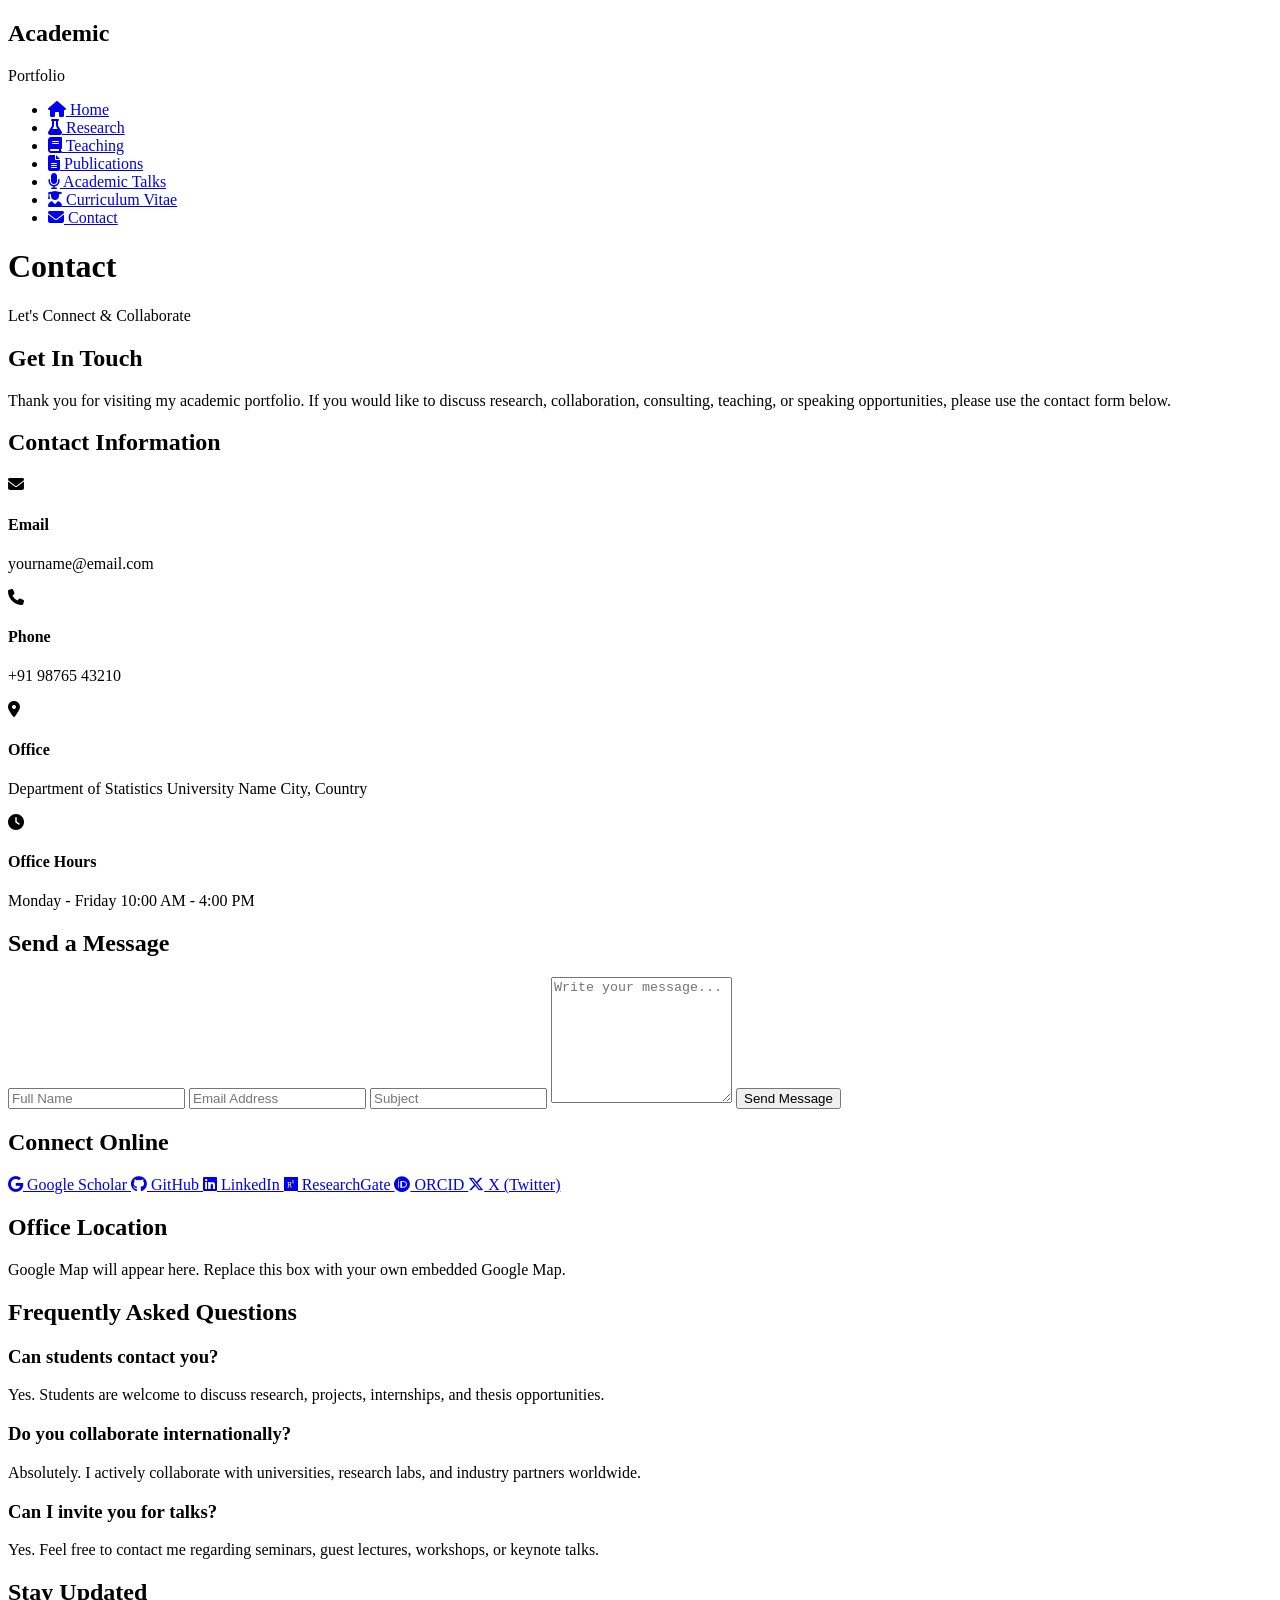
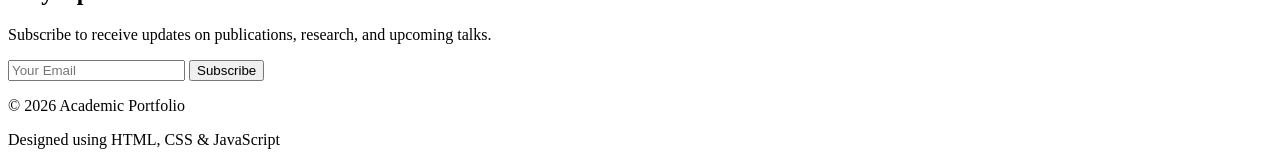
==== contact.html @ b3387614 "Create contact.html" ====
<!DOCTYPE html>
<html lang="en">

<head>

<meta charset="UTF-8">
<meta name="viewport" content="width=device-width, initial-scale=1.0">

<title>Contact | Academic Portfolio</title>

<link rel="stylesheet" href="css/style.css">

<link href="https://fonts.googleapis.com/css2?family=Merriweather:wght@300;400;700&family=Inter:wght@300;400;500;600&display=swap" rel="stylesheet">

<link rel="stylesheet"
href="https://cdnjs.cloudflare.com/ajax/libs/font-awesome/6.6.0/css/all.min.css">

</head>

<body>

<!-- ================= SIDEBAR ================= -->

<aside class="sidebar">

<div class="logo">
<h2>Academic</h2>
<p>Portfolio</p>
</div>

<nav>

<ul>

<li><a href="index.html"><i class="fa fa-house"></i> Home</a></li>

<li><a href="research.html"><i class="fa fa-flask"></i> Research</a></li>

<li><a href="teaching.html"><i class="fa fa-book"></i> Teaching</a></li>

<li><a href="publications.html"><i class="fa fa-file-lines"></i> Publications</a></li>

<li><a href="talks.html"><i class="fa fa-microphone"></i> Academic Talks</a></li>

<li><a href="cv.html"><i class="fa fa-user-graduate"></i> Curriculum Vitae</a></li>

<li class="active"><a href="contact.html"><i class="fa fa-envelope"></i> Contact</a></li>

</ul>

</nav>

</aside>

<!-- ================= MAIN CONTENT ================= -->

<div class="main-content">

<header class="top-header">

<h1>Contact</h1>

<p>Let's Connect & Collaborate</p>

</header>

<!-- ================= CONTACT INTRO ================= -->

<section class="section">

<h2>Get In Touch</h2>

<p>

Thank you for visiting my academic portfolio.

If you would like to discuss research,
collaboration,
consulting,
teaching,
or speaking opportunities,
please use the contact form below.

</p>

</section>

<!-- ================= CONTACT GRID ================= -->

<section class="section contact-grid">

<div class="contact-info">

<h2>Contact Information</h2>

<div class="info-box">

<i class="fa-solid fa-envelope"></i>

<div>

<h4>Email</h4>

<p>yourname@email.com</p>

</div>

</div>

<div class="info-box">

<i class="fa-solid fa-phone"></i>

<div>

<h4>Phone</h4>

<p>+91 98765 43210</p>

</div>

</div>

<div class="info-box">

<i class="fa-solid fa-location-dot"></i>

<div>

<h4>Office</h4>

<p>

Department of Statistics

University Name

City, Country

</p>

</div>

</div>

<div class="info-box">

<i class="fa-solid fa-clock"></i>

<div>

<h4>Office Hours</h4>

<p>

Monday - Friday

10:00 AM - 4:00 PM

</p>

</div>

</div>

</div>

<!-- ================= CONTACT FORM ================= -->

<div class="contact-form">

<h2>Send a Message</h2>

<form id="contactForm">

<input
type="text"
placeholder="Full Name"
required>

<input
type="email"
placeholder="Email Address"
required>

<input
type="text"
placeholder="Subject">

<textarea
rows="8"
placeholder="Write your message..."
required></textarea>

<button
type="submit"
class="btn">

Send Message

</button>

</form>

</div>

</section>

<!-- ================= SOCIAL ================= -->

<section class="section">

<h2>Connect Online</h2>

<div class="social-grid">

<a href="#" class="social-card">

<i class="fab fa-google"></i>

Google Scholar

</a>

<a href="#" class="social-card">

<i class="fab fa-github"></i>

GitHub

</a>

<a href="#" class="social-card">

<i class="fab fa-linkedin"></i>

LinkedIn

</a>

<a href="#" class="social-card">

<i class="fab fa-researchgate"></i>

ResearchGate

</a>

<a href="#" class="social-card">

<i class="fab fa-orcid"></i>

ORCID

</a>

<a href="#" class="social-card">

<i class="fab fa-x-twitter"></i>

X (Twitter)

</a>

</div>

</section>

<!-- ================= MAP ================= -->

<section class="section">

<h2>Office Location</h2>

<div class="map-box">

<p>

Google Map will appear here.

Replace this box with your own embedded Google Map.

</p>

</div>

</section>

<!-- ================= FAQ ================= -->

<section class="section">

<h2>Frequently Asked Questions</h2>

<div class="faq">

<div class="faq-item">

<h3>

Can students contact you?

</h3>

<p>

Yes.
Students are welcome to discuss research,
projects,
internships,
and thesis opportunities.

</p>

</div>

<div class="faq-item">

<h3>

Do you collaborate internationally?

</h3>

<p>

Absolutely.
I actively collaborate with universities,
research labs,
and industry partners worldwide.

</p>

</div>

<div class="faq-item">

<h3>

Can I invite you for talks?

</h3>

<p>

Yes.
Feel free to contact me regarding
seminars,
guest lectures,
workshops,
or keynote talks.

</p>

</div>

</div>

</section>

<!-- ================= NEWSLETTER ================= -->

<section class="section newsletter">

<h2>Stay Updated</h2>

<p>

Subscribe to receive updates on publications,
research,
and upcoming talks.

</p>

<form class="newsletter-form">

<input
type="email"
placeholder="Your Email">

<button class="btn">

Subscribe

</button>

</form>

</section>

<!-- ================= FOOTER ================= -->

<footer>

<p>

© 2026 Academic Portfolio

</p>

<p>

Designed using HTML, CSS & JavaScript

</p>

</footer>

</div>

<script src="js/script.js"></script>

</body>

</html>
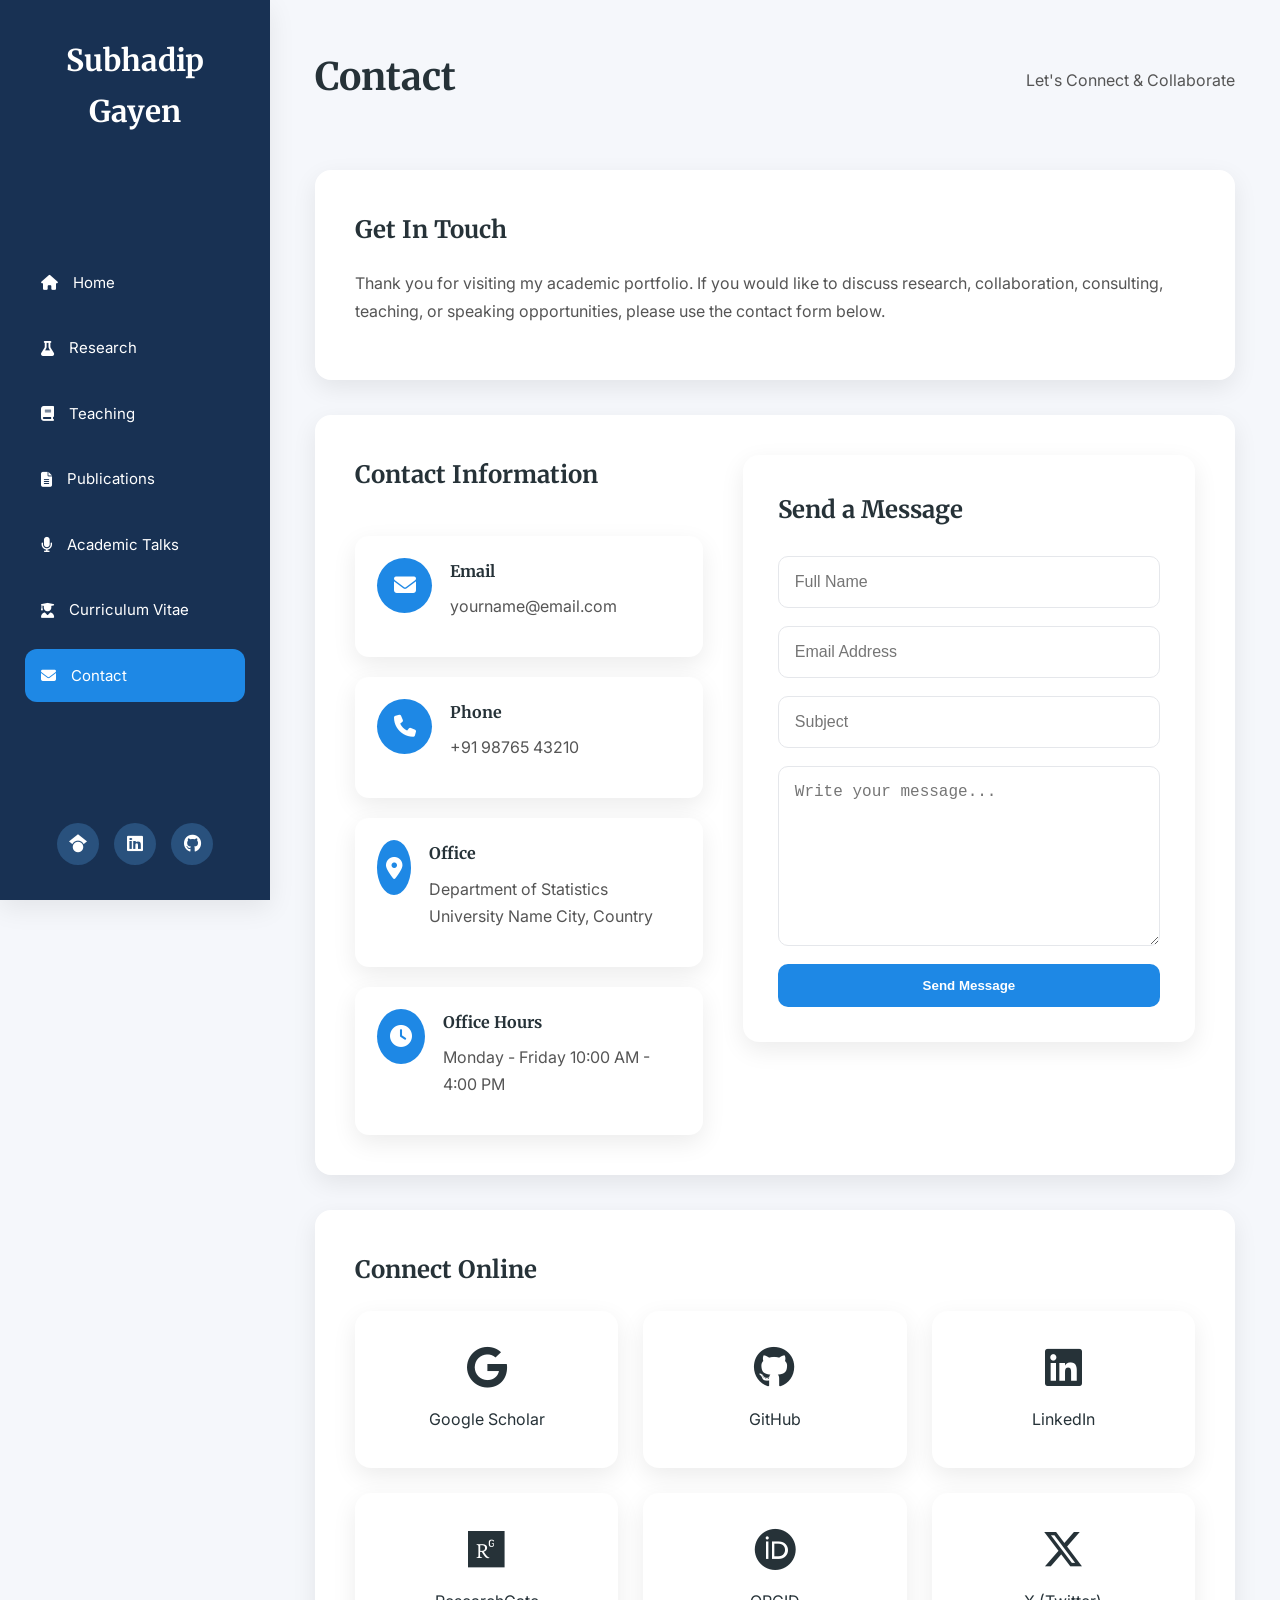
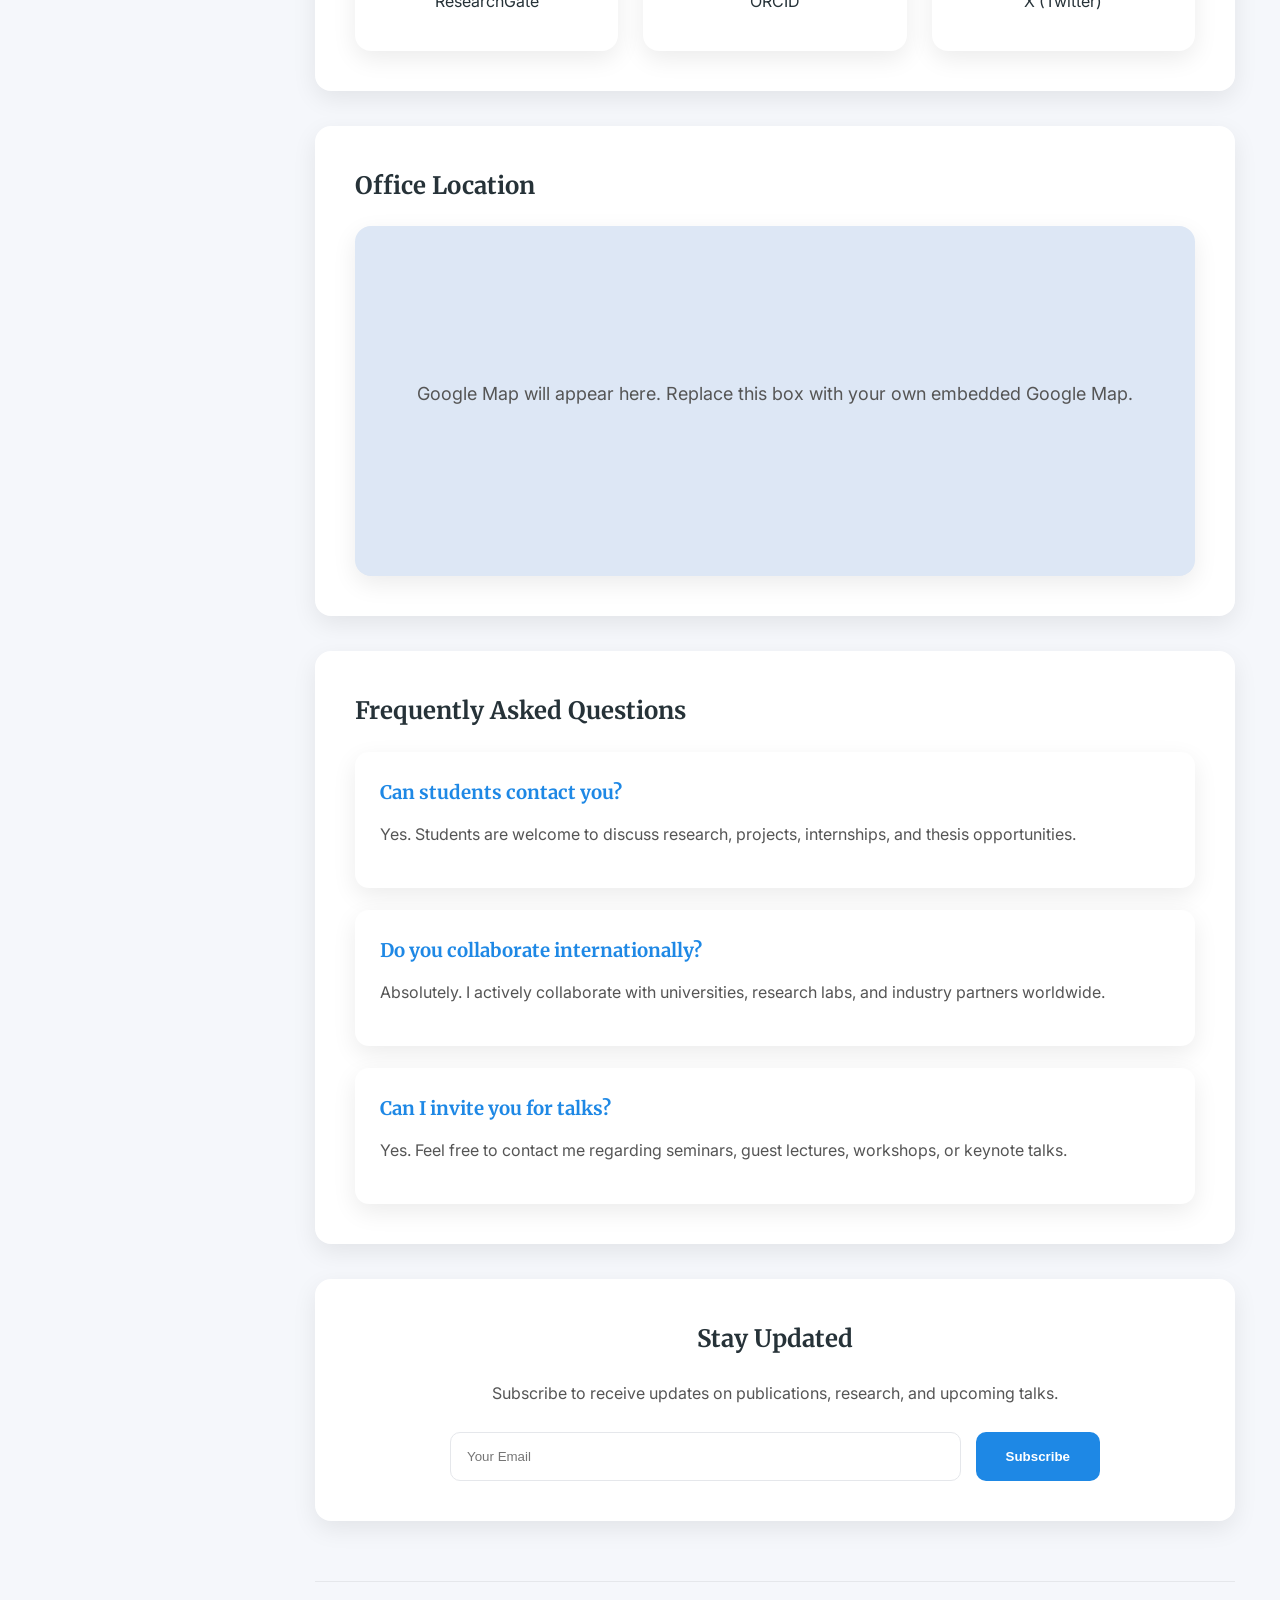
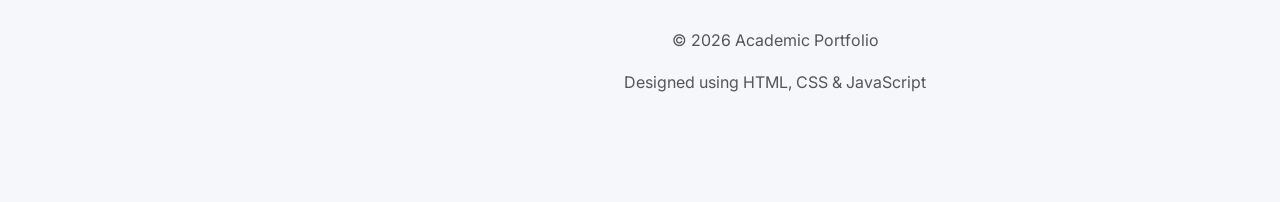
==== commit 1be5eb04: "Update contact.html" ====
--- a/contact.html
+++ b/contact.html
@@ -24,8 +24,7 @@
 <aside class="sidebar">
 
 <div class="logo">
-<h2>Academic</h2>
-<p>Portfolio</p>
+<h2>Subhadip Gayen</h2>
 </div>
 
 <nav>
@@ -49,7 +48,13 @@
 </ul>
 
 </nav>
-
+<div class="sidebar-footer">
+<a href="#"><i class="fab fa-google-scholar"></i></a>
+
+<a href="#"><i class="fab fa-linkedin"></i></a>
+
+<a href="#"><i class="fab fa-github"></i></a>
+</div>
 </aside>
 
 <!-- ================= MAIN CONTENT ================= -->
--- a/css/style.css
+++ b/css/style.css
@@ -0,0 +1,1923 @@
+/* ==========================================================
+   Academic Portfolio
+   style.css
+   Part 1
+========================================================== */
+
+/* ---------- Google Font ---------- */
+@import url('https://fonts.googleapis.com/css2?family=Inter:wght@300;400;500;600;700&family=Merriweather:wght@400;700&display=swap');
+
+/* ---------- Reset ---------- */
+
+*{
+    margin:0;
+    padding:0;
+    box-sizing:border-box;
+}
+
+html{
+    scroll-behavior:smooth;
+}
+
+body{
+
+    font-family:'Inter',sans-serif;
+
+    background:#f5f7fb;
+
+    color:#222;
+
+    line-height:1.7;
+
+}
+
+/* ---------- Variables ---------- */
+
+:root{
+
+    --primary:#1E88E5;
+
+    --secondary:#1565C0;
+
+    --dark:#263238;
+
+    --light:#ffffff;
+
+    --gray:#6c757d;
+
+    --border:#e5e7eb;
+
+    --background:#f7f9fc;
+
+    --card:#ffffff;
+
+    --shadow:0 8px 25px rgba(0,0,0,.08);
+
+    --radius:16px;
+
+}
+
+/* ---------- Typography ---------- */
+
+h1,h2,h3,h4{
+
+    font-family:'Merriweather',serif;
+
+    color:var(--dark);
+
+    margin-bottom:15px;
+
+}
+
+p{
+
+    color:#555;
+
+    margin-bottom:15px;
+
+}
+
+a{
+
+    text-decoration:none;
+
+    transition:.3s;
+
+}
+
+/* ---------- Sidebar ---------- */
+
+.sidebar{
+
+    position:fixed;
+
+    top:0;
+
+    left:0;
+
+    width:270px;
+
+    height:100vh;
+
+    background:#183153;
+
+    color:#fff;
+
+    display:flex;
+
+    flex-direction:column;
+
+    justify-content:space-between;
+
+    padding:35px 25px;
+
+    overflow-y:auto;
+
+    box-shadow:var(--shadow);
+
+}
+
+.logo{
+
+    text-align:center;
+
+    margin-bottom:35px;
+
+}
+
+.logo h2{
+
+    color:#fff;
+
+    font-size:30px;
+
+}
+
+.logo p{
+
+    color:#cdd9ea;
+
+}
+
+/* ---------- Navigation ---------- */
+
+.sidebar nav ul{
+
+    list-style:none;
+
+}
+
+.sidebar nav ul li{
+
+    margin-bottom:12px;
+
+}
+
+.sidebar nav ul li a{
+
+    display:flex;
+
+    align-items:center;
+
+    gap:15px;
+
+    color:#ffffff;
+
+    padding:14px 16px;
+
+    border-radius:12px;
+
+    font-size:15px;
+
+}
+
+.sidebar nav ul li a:hover{
+
+    background:rgba(255,255,255,.12);
+
+}
+
+.sidebar nav ul li.active a{
+
+    background:var(--primary);
+
+}
+
+/* ---------- Sidebar Footer ---------- */
+
+.sidebar-footer{
+
+    display:flex;
+
+    justify-content:center;
+
+    gap:15px;
+
+    margin-top:40px;
+
+}
+
+.sidebar-footer a{
+
+    width:42px;
+
+    height:42px;
+
+    display:flex;
+
+    justify-content:center;
+
+    align-items:center;
+
+    background:#29517d;
+
+    color:white;
+
+    border-radius:50%;
+
+    font-size:18px;
+
+}
+
+.sidebar-footer a:hover{
+
+    background:var(--primary);
+
+}
+
+/* ---------- Main Content ---------- */
+
+.main-content{
+
+    margin-left:270px;
+
+    min-height:100vh;
+
+    padding:45px;
+
+}
+
+/* ---------- Header ---------- */
+
+.top-header{
+
+    display:flex;
+
+    justify-content:space-between;
+
+    align-items:center;
+
+    margin-bottom:45px;
+
+}
+
+.top-header h1{
+
+    font-size:38px;
+
+}
+
+.top-header p{
+
+    margin-top:6px;
+
+}
+
+/* ---------- Theme Button ---------- */
+
+#themeToggle{
+
+    width:48px;
+
+    height:48px;
+
+    border:none;
+
+    border-radius:50%;
+
+    background:var(--primary);
+
+    color:#fff;
+
+    cursor:pointer;
+
+    font-size:18px;
+
+}
+
+#themeToggle:hover{
+
+    background:var(--secondary);
+
+}
+
+/* ---------- Section ---------- */
+
+.section{
+
+    background:var(--card);
+
+    padding:40px;
+
+    margin-bottom:35px;
+
+    border-radius:var(--radius);
+
+    box-shadow:var(--shadow);
+
+}
+
+.section h2{
+
+    margin-bottom:20px;
+
+}
+
+/* ---------- Hero ---------- */
+
+.hero{
+
+    display:grid;
+
+    grid-template-columns:2fr 1fr;
+
+    gap:50px;
+
+    align-items:center;
+
+}
+
+.hero-text h2{
+
+    font-size:42px;
+
+}
+
+.hero-text p{
+
+    margin:25px 0;
+
+    font-size:17px;
+
+}
+
+.hero-image{
+
+    text-align:center;
+
+}
+
+.hero-image img{
+
+    width:280px;
+
+    height:280px;
+
+    border-radius:50%;
+
+    object-fit:cover;
+
+    border:8px solid white;
+
+    box-shadow:var(--shadow);
+
+}
+
+/* ---------- Buttons ---------- */
+
+.buttons{
+
+    display:flex;
+
+    gap:20px;
+
+    margin-top:30px;
+
+}
+
+.btn{
+
+    background:var(--primary);
+
+    color:white;
+
+    padding:14px 30px;
+
+    border-radius:10px;
+
+    font-weight:600;
+
+    display:inline-block;
+
+}
+
+.btn:hover{
+
+    background:var(--secondary);
+
+    transform:translateY(-2px);
+
+}
+
+.btn-outline{
+
+    border:2px solid var(--primary);
+
+    color:var(--primary);
+
+    padding:12px 28px;
+
+    border-radius:10px;
+
+    font-weight:600;
+
+}
+
+.btn-outline:hover{
+
+    background:var(--primary);
+
+    color:white;
+
+}
+
+/* ---------- Cards ---------- */
+
+.card-grid{
+
+    display:grid;
+
+    grid-template-columns:repeat(auto-fit,minmax(260px,1fr));
+
+    gap:25px;
+
+}
+
+.card{
+
+    background:white;
+   
+
+    border-radius:14px;
+
+    padding:25px;
+
+    box-shadow:var(--shadow);
+
+    transition:.35s;
+
+}
+
+.card:hover{
+
+    transform:translateY(-8px);
+
+}
+
+.card i{
+
+    font-size:38px;
+
+    color:var(--primary);
+
+    margin-bottom:18px;
+
+}
+
+/* ---------- Responsive ---------- */
+
+@media(max-width:992px){
+
+.sidebar{
+
+    width:220px;
+
+}
+
+.main-content{
+
+    margin-left:220px;
+
+}
+
+.hero{
+
+    grid-template-columns:1fr;
+
+}
+
+}
+
+@media(max-width:768px){
+
+.sidebar{
+
+    position:relative;
+
+    width:100%;
+
+    height:auto;
+
+}
+
+.main-content{
+
+    margin-left:0;
+
+    padding:20px;
+
+}
+
+.hero-image{
+
+    margin-top:30px;
+
+}
+
+.buttons{
+
+    flex-direction:column;
+
+}
+
+}
+/* ==========================================================
+   Academic Portfolio
+   style.css
+   Part 2
+==========================================================*/
+
+/* ===========================
+TIMELINE
+=========================== */
+
+.timeline{
+    position:relative;
+    margin-top:30px;
+    padding-left:35px;
+}
+
+.timeline::before{
+    content:"";
+    position:absolute;
+    left:8px;
+    top:0;
+    width:4px;
+    height:100%;
+    background:var(--primary);
+    border-radius:5px;
+}
+
+.timeline-item{
+    position:relative;
+    margin-bottom:40px;
+}
+
+.timeline-item::before{
+    content:"";
+    position:absolute;
+    left:-35px;
+    top:6px;
+    width:18px;
+    height:18px;
+    border-radius:50%;
+    background:var(--primary);
+    border:4px solid white;
+    box-shadow:0 0 10px rgba(0,0,0,.15);
+}
+
+.year{
+    display:inline-block;
+    background:var(--primary);
+    color:#fff;
+    padding:6px 15px;
+    border-radius:30px;
+    font-size:14px;
+    font-weight:600;
+    margin-bottom:12px;
+}
+
+.timeline-content{
+    background:var(--card);
+    padding:25px;
+    border-radius:14px;
+    box-shadow:var(--shadow);
+}
+/*---===
+.project-card{
+
+    background:white;
+
+    overflow:hidden;
+
+    border-radius:16px;
+
+    box-shadow:var(--shadow);
+
+    transition:.35s;
+
+}
+===--*/
+.timeline-content h3{
+    margin-bottom:10px;
+}
+
+/* ===========================
+EXPERIENCE
+=========================== */
+
+.experience-card{
+
+    background:white;
+
+    padding:30px;
+
+    border-radius:14px;
+
+    margin-bottom:25px;
+
+    box-shadow:var(--shadow);
+
+    border-left:5px solid var(--primary);
+
+    transition:.3s;
+
+}
+
+.experience-card:hover{
+
+    transform:translateY(-5px);
+
+}
+
+.experience-card span{
+
+    display:inline-block;
+
+    margin-bottom:12px;
+
+    color:var(--primary);
+
+    font-weight:600;
+
+}
+
+/* ===========================
+PROJECTS
+=========================== */
+
+.project-grid{
+
+    display:grid;
+
+    grid-template-columns:repeat(auto-fit,minmax(320px,1fr));
+
+    gap:30px;
+
+}
+
+.project-card{
+
+    background:white;
+
+    overflow:hidden;
+
+    border-radius:16px;
+
+    box-shadow:var(--shadow);
+
+    transition:.35s;
+
+}
+
+.project-card:hover{
+
+    transform:translateY(-10px);
+
+}
+
+.project-card img{
+
+    width:100%;
+
+    height:220px;
+
+    object-fit:cover;
+
+}
+
+.project-card h3{
+
+    padding:20px 20px 0;
+
+}
+
+.project-card p{
+
+    padding:0 20px 15px;
+
+}
+
+.project-card a{
+
+    display:inline-block;
+
+    margin:0 20px 20px;
+
+    color:var(--primary);
+
+    font-weight:600;
+
+}
+
+/* ===========================
+PUBLICATIONS
+=========================== */
+
+.publication-list{
+
+    display:flex;
+
+    flex-direction:column;
+
+    gap:25px;
+
+}
+
+.publication-item{
+
+    background:white;
+
+    padding:25px;
+
+    border-radius:14px;
+
+    box-shadow:var(--shadow);
+
+}
+
+.publication-item h3{
+
+    margin-bottom:12px;
+
+}
+
+.publication-buttons{
+
+    display:flex;
+
+    gap:15px;
+
+    margin-top:20px;
+
+}
+
+.search-box{
+
+    margin-bottom:10px;
+
+}
+
+.search-box input{
+
+    width:100%;
+
+    padding:16px;
+
+    border-radius:10px;
+
+    border:1px solid var(--border);
+
+    font-size:16px;
+
+}
+
+/* ===========================
+SKILLS
+=========================== */
+
+.skills-grid{
+
+    display:grid;
+
+    grid-template-columns:repeat(auto-fit,minmax(180px,1fr));
+
+    gap:18px;
+
+}
+
+.skill{
+
+    background:var(--primary);
+
+    color:white;
+
+    text-align:center;
+
+    padding:16px;
+
+    border-radius:10px;
+
+    font-weight:600;
+
+    transition:.3s;
+
+}
+
+.skill:hover{
+
+    background:var(--secondary);
+
+    transform:scale(1.05);
+
+}
+
+/* ===========================
+ACHIEVEMENTS
+=========================== */
+
+.achievement-list{
+
+    display:grid;
+
+    gap:20px;
+
+}
+
+.achievement{
+
+    display:flex;
+
+    align-items:center;
+
+    gap:20px;
+
+    background:white;
+
+    padding:20px;
+
+    border-radius:14px;
+
+    box-shadow:var(--shadow);
+
+}
+
+.achievement i{
+
+    font-size:34px;
+
+    color:#f39c12;
+
+}
+
+/* ===========================
+NEWS
+=========================== */
+
+.news-container{
+
+    display:grid;
+
+    grid-template-columns:repeat(auto-fit,minmax(280px,1fr));
+
+    gap:25px;
+
+}
+
+.news-card{
+
+    background:white;
+
+    padding:25px;
+
+    border-radius:14px;
+
+    box-shadow:var(--shadow);
+
+    transition:.3s;
+
+}
+
+.news-card:hover{
+
+    transform:translateY(-8px);
+
+}
+
+.news-card span{
+
+    color:var(--primary);
+
+    font-weight:700;
+
+    display:block;
+
+    margin-bottom:12px;
+
+}
+
+/* ===========================
+PROFILE HEADER
+=========================== */
+
+.profile-header{
+
+    display:flex;
+
+    align-items:center;
+
+    gap:35px;
+
+    flex-wrap:wrap;
+
+}
+
+.profile-photo{
+
+    width:180px;
+
+    height:180px;
+
+    border-radius:50%;
+
+    object-fit:cover;
+
+    border:6px solid white;
+
+    box-shadow:var(--shadow);
+
+}
+
+/* ===========================
+CV LIST
+=========================== */
+
+.cv-list{
+
+    margin-left:20px;
+
+}
+
+.cv-list li{
+
+    margin-bottom:12px;
+
+}
+
+/* ===========================
+ANIMATIONS
+=========================== */
+
+@keyframes fadeUp{
+
+    from{
+
+        opacity:0;
+
+        transform:translateY(40px);
+
+    }
+
+    to{
+
+        opacity:1;
+
+        transform:translateY(0);
+
+    }
+
+}
+
+.section{
+
+    animation:fadeUp .8s ease;
+
+}
+/* ==========================================================
+   Academic Portfolio
+   style.css
+   Part 3
+==========================================================*/
+
+/* ===========================
+CONTACT GRID
+=========================== */
+
+.contact-grid{
+
+    display:grid;
+
+    grid-template-columns:1fr 1.3fr;
+
+    gap:40px;
+
+    align-items:flex-start;
+
+}
+
+/* ===========================
+CONTACT INFO
+=========================== */
+
+.contact-info{
+
+    display:flex;
+
+    flex-direction:column;
+
+    gap:20px;
+
+}
+
+.info-box{
+
+    display:flex;
+
+    align-items:flex-start;
+
+    gap:18px;
+
+    padding:22px;
+
+    background:white;
+
+    border-radius:14px;
+
+    box-shadow:var(--shadow);
+
+    transition:.3s;
+
+}
+
+.info-box:hover{
+
+    transform:translateY(-5px);
+
+}
+
+.info-box i{
+
+    width:55px;
+
+    height:55px;
+
+    display:flex;
+
+    justify-content:center;
+
+    align-items:center;
+
+    border-radius:50%;
+
+    background:var(--primary);
+
+    color:white;
+
+    font-size:22px;
+
+}
+
+.info-box h4{
+
+    margin-bottom:8px;
+
+}
+
+/* ===========================
+CONTACT FORM
+=========================== */
+
+.contact-form{
+
+    background:white;
+
+    padding:35px;
+
+    border-radius:16px;
+
+    box-shadow:var(--shadow);
+
+}
+
+.contact-form h2{
+
+    margin-bottom:25px;
+
+}
+
+.contact-form form{
+
+    display:flex;
+
+    flex-direction:column;
+
+    gap:18px;
+
+}
+
+.contact-form input,
+
+.contact-form textarea{
+
+    width:100%;
+
+    padding:16px;
+
+    border:1px solid var(--border);
+
+    border-radius:10px;
+
+    outline:none;
+
+    font-size:16px;
+
+    transition:.3s;
+
+}
+
+.contact-form input:focus,
+
+.contact-form textarea:focus{
+
+    border-color:var(--primary);
+
+    box-shadow:0 0 10px rgba(30,136,229,.15);
+
+}
+
+.contact-form textarea{
+
+    resize:vertical;
+
+    min-height:180px;
+
+}
+
+.contact-form button{
+
+    border:none;
+
+    cursor:pointer;
+
+}
+
+/* ===========================
+SOCIAL GRID
+=========================== */
+
+.social-grid{
+
+    display:grid;
+
+    grid-template-columns:repeat(auto-fit,minmax(220px,1fr));
+
+    gap:25px;
+
+}
+
+.social-card{
+
+    display:flex;
+
+    flex-direction:column;
+
+    justify-content:center;
+
+    align-items:center;
+
+    padding:35px;
+
+    background:white;
+
+    border-radius:16px;
+
+    box-shadow:var(--shadow);
+
+    color:var(--dark);
+
+    transition:.35s;
+
+}
+
+.social-card:hover{
+
+    transform:translateY(-8px);
+
+    background:var(--primary);
+
+    color:white;
+
+}
+
+.social-card i{
+
+    font-size:42px;
+
+    margin-bottom:18px;
+
+}
+
+/* ===========================
+MAP
+=========================== */
+
+.map-box{
+
+    width:100%;
+
+    height:350px;
+
+    display:flex;
+
+    justify-content:center;
+
+    align-items:center;
+
+    background:#dde7f5;
+
+    border-radius:16px;
+
+    box-shadow:var(--shadow);
+
+    text-align:center;
+
+    color:#555;
+
+    font-size:18px;
+
+}
+
+/* ===========================
+FAQ
+=========================== */
+
+.faq{
+
+    display:flex;
+
+    flex-direction:column;
+
+    gap:22px;
+
+}
+
+.faq-item{
+
+    background:white;
+
+    padding:25px;
+
+    border-radius:14px;
+
+    box-shadow:var(--shadow);
+
+    transition:.3s;
+
+}
+
+.faq-item:hover{
+
+    transform:translateY(-4px);
+
+}
+
+.faq-item h3{
+
+    color:var(--primary);
+
+    margin-bottom:12px;
+
+}
+
+/* ===========================
+NEWSLETTER
+=========================== */
+
+.newsletter{
+
+    text-align:center;
+
+}
+
+.newsletter-form{
+
+    max-width:650px;
+
+    margin:auto;
+
+    display:flex;
+
+    gap:15px;
+
+    margin-top:25px;
+
+}
+
+.newsletter-form input{
+
+    flex:1;
+
+    padding:16px;
+
+    border-radius:10px;
+
+    border:1px solid var(--border);
+
+}
+
+.newsletter-form button{
+
+    border:none;
+
+}
+
+/* ===========================
+FOOTER
+=========================== */
+
+footer{
+
+    text-align:center;
+
+    padding:45px 20px;
+
+    margin-top:60px;
+
+    border-top:1px solid var(--border);
+
+}
+
+.footer-icons{
+
+    display:flex;
+
+    justify-content:center;
+
+    gap:18px;
+
+    margin-top:20px;
+
+}
+
+.footer-icons a{
+
+    width:45px;
+
+    height:45px;
+
+    display:flex;
+
+    justify-content:center;
+
+    align-items:center;
+
+    border-radius:50%;
+
+    background:var(--primary);
+
+    color:white;
+
+    transition:.3s;
+
+}
+
+.footer-icons a:hover{
+
+    transform:translateY(-6px);
+
+    background:var(--secondary);
+
+}
+
+/* ===========================
+HELPER CLASSES
+=========================== */
+
+.text-center{
+
+    text-align:center;
+
+}
+
+.mt-20{
+
+    margin-top:20px;
+
+}
+
+.mt-40{
+
+    margin-top:40px;
+
+}
+
+.mb-20{
+
+    margin-bottom:20px;
+
+}
+
+.mb-40{
+
+    margin-bottom:40px;
+
+}
+
+.rounded{
+
+    border-radius:16px;
+
+}
+
+.shadow{
+
+    box-shadow:var(--shadow);
+
+}
+
+.hidden{
+
+    display:none;
+
+}
+/* ==========================================================
+   Academic Portfolio
+   style.css
+   Part 4 (Final)
+==========================================================*/
+
+/* ===========================
+Dark Theme
+=========================== */
+
+body.dark-mode{
+
+    background:#121212;
+
+    color:#f2f2f2;
+
+    transition:.3s;
+
+}
+
+body.dark-mode .section,
+body.dark-mode .card,
+body.dark-mode .project-card,
+body.dark-mode .publication-item,
+body.dark-mode .experience-card,
+body.dark-mode .info-box,
+body.dark-mode .contact-form,
+body.dark-mode .news-card,
+body.dark-mode .faq-item,
+body.dark-mode .timeline-content{
+
+    background:#1f1f1f;
+
+    color:#f5f5f5;
+
+}
+
+body.dark-mode h1,
+body.dark-mode h2,
+body.dark-mode h3,
+body.dark-mode h4{
+
+    color:white;
+
+}
+
+body.dark-mode p{
+
+    color:#cccccc;
+
+}
+
+body.dark-mode input,
+body.dark-mode textarea{
+
+    background:#2a2a2a;
+
+    color:white;
+
+    border:1px solid #444;
+
+}
+
+body.dark-mode footer{
+
+    border-top:1px solid #333;
+
+}
+
+/* ===========================
+Scroll Animation
+=========================== */
+
+.fade-in{
+
+    opacity:0;
+
+    transform:translateY(40px);
+
+    transition:all .8s ease;
+
+}
+
+.fade-in.show{
+
+    opacity:1;
+
+    transform:translateY(0);
+
+}
+
+/* ===========================
+Back To Top Button
+=========================== */
+
+#backToTop{
+
+    position:fixed;
+
+    right:30px;
+
+    bottom:30px;
+
+    width:50px;
+
+    height:50px;
+
+    border:none;
+
+    border-radius:50%;
+
+    background:var(--primary);
+
+    color:white;
+
+    cursor:pointer;
+
+    display:none;
+
+    font-size:20px;
+
+    box-shadow:var(--shadow);
+
+    z-index:999;
+
+}
+
+#backToTop:hover{
+
+    background:var(--secondary);
+
+}
+
+/* ===========================
+Hamburger Menu
+=========================== */
+
+.menu-toggle{
+
+    display:none;
+
+    position:fixed;
+
+    top:20px;
+
+    left:20px;
+
+    width:50px;
+
+    height:50px;
+
+    border:none;
+
+    border-radius:10px;
+
+    background:var(--primary);
+
+    color:white;
+
+    font-size:22px;
+
+    cursor:pointer;
+
+    z-index:1200;
+
+}
+
+/* ===========================
+Smooth Transition
+=========================== */
+
+*{
+
+    transition:
+
+    background .3s,
+
+    color .3s,
+
+    border-color .3s,
+
+    box-shadow .3s;
+
+}
+
+/* ===========================
+Responsive
+=========================== */
+
+@media(max-width:992px){
+
+.contact-grid{
+
+grid-template-columns:1fr;
+
+}
+
+.newsletter-form{
+
+flex-direction:column;
+
+}
+
+.profile-header{
+
+flex-direction:column;
+
+text-align:center;
+
+}
+
+.project-grid{
+
+grid-template-columns:1fr;
+
+}
+
+.card-grid{
+
+grid-template-columns:repeat(auto-fit,minmax(220px,1fr));
+
+}
+
+}
+
+/* ===========================
+Mobile
+=========================== */
+
+@media(max-width:768px){
+
+.menu-toggle{
+
+display:flex;
+
+justify-content:center;
+
+align-items:center;
+
+}
+
+.sidebar{
+
+position:fixed;
+
+left:-280px;
+
+top:0;
+
+width:260px;
+
+height:100vh;
+
+transition:.35s;
+
+z-index:1100;
+
+}
+
+.sidebar.active{
+
+left:0;
+
+}
+
+.main-content{
+
+margin-left:0;
+
+padding:90px 20px 20px;
+
+}
+
+.top-header{
+
+flex-direction:column;
+
+align-items:flex-start;
+
+gap:15px;
+
+}
+
+.hero{
+
+grid-template-columns:1fr;
+
+text-align:center;
+
+}
+
+.hero-image img{
+
+width:220px;
+
+height:220px;
+
+}
+
+.buttons{
+
+justify-content:center;
+
+flex-wrap:wrap;
+
+}
+
+.timeline{
+
+padding-left:20px;
+
+}
+
+.timeline::before{
+
+left:6px;
+
+}
+
+.timeline-item::before{
+
+left:-28px;
+
+}
+
+}
+
+/* ===========================
+Small Mobile
+=========================== */
+
+@media(max-width:480px){
+
+.section{
+
+padding:25px;
+
+}
+
+h1{
+
+font-size:30px;
+
+}
+
+h2{
+
+font-size:24px;
+
+}
+
+.hero-text h2{
+
+font-size:32px;
+
+}
+
+.btn,
+
+.btn-outline{
+
+width:100%;
+
+text-align:center;
+
+}
+
+.profile-photo{
+
+width:150px;
+
+height:150px;
+
+}
+
+}
+
+/* ===========================
+Print CV
+=========================== */
+
+@media print{
+
+.sidebar,
+
+.menu-toggle,
+
+#themeToggle,
+
+#backToTop,
+
+footer{
+
+display:none;
+
+}
+
+.main-content{
+
+margin:0;
+
+padding:0;
+
+}
+
+.section{
+
+box-shadow:none;
+
+page-break-inside:avoid;
+
+}
+
+body{
+
+background:white;
+
+color:black;
+
+}
+
+}
+
+/* ===========================
+Scrollbar
+=========================== */
+
+::-webkit-scrollbar{
+
+width:10px;
+
+}
+
+::-webkit-scrollbar-track{
+
+background:#eeeeee;
+
+}
+
+::-webkit-scrollbar-thumb{
+
+background:var(--primary);
+
+border-radius:10px;
+
+}
+
+::-webkit-scrollbar-thumb:hover{
+
+background:var(--secondary);
+
+}
+
+/* ===========================
+Selection
+=========================== */
+
+::selection{
+
+background:var(--primary);
+
+color:white;
+
+}
+
+/* ===========================
+Image Hover
+=========================== */
+
+img{
+
+transition:.4s;
+
+}
+
+img:hover{
+
+transform:scale(1.02);
+
+}
+#typing-element {
+  /* This prevents the text from forcing a new line */
+  display: inline-block; 
+  
+  /* Keep font styles consistent */
+  font-family: sans-serif;
+  font-size: 1.5rem;
+  margin: 0;
+  padding: 0;
+}
+
+/* Ensure the cursor is also inline */
+.typed-cursor {
+  display: inline-block;
+  margin-left: 0.5px; /* Adds a tiny bit of space between the last letter and the cursor */
+}
+
+
+/* ===========================
+End
+=========================== */
